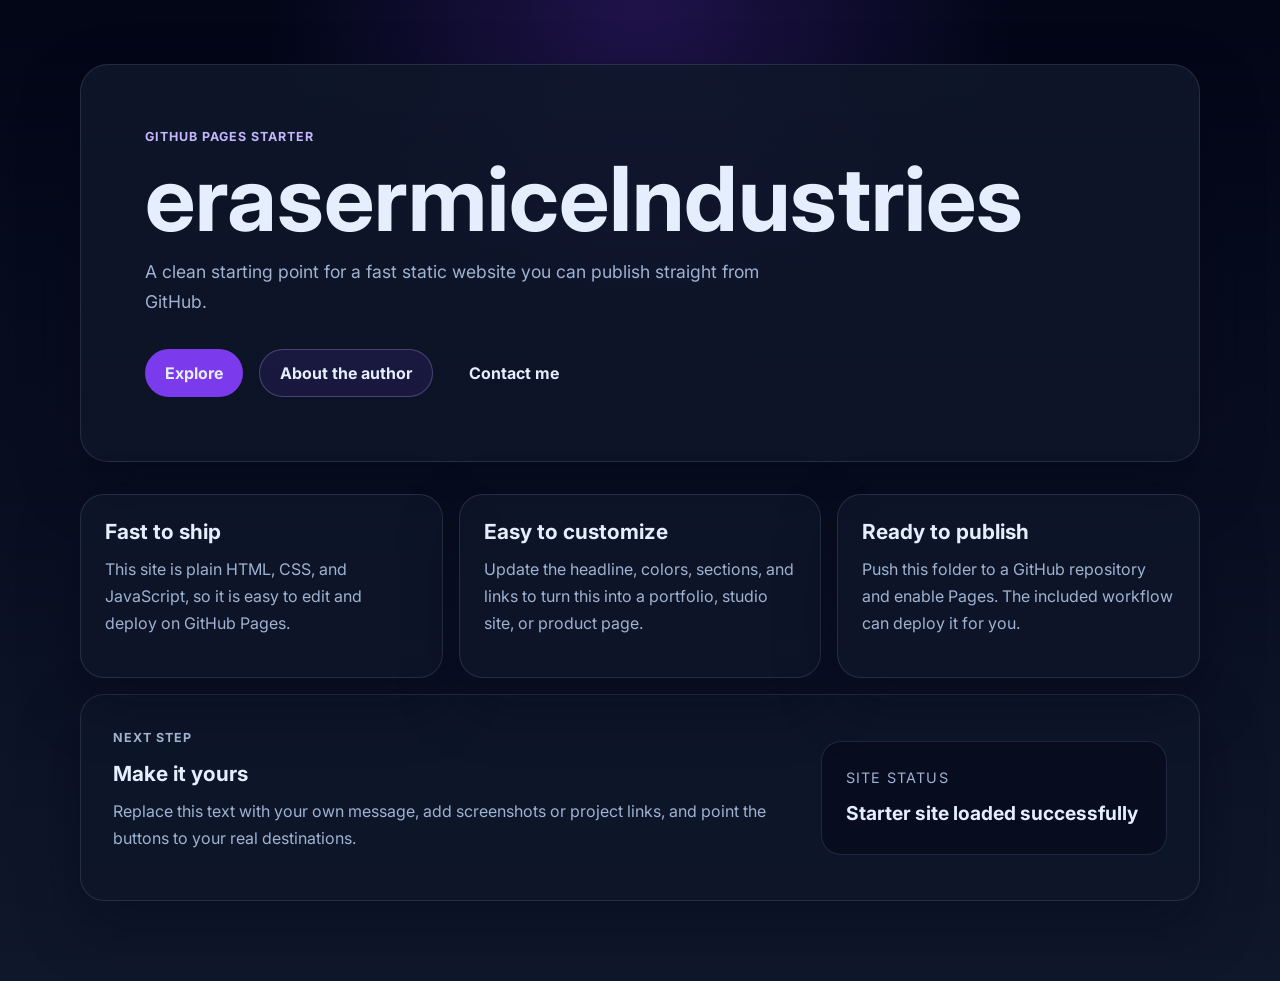
==== index.html @ 9d651fab "adding google form" ====
<!DOCTYPE html>
<html lang="en">
<head>
  <meta charset="UTF-8">
  <meta name="viewport" content="width=device-width, initial-scale=1.0">
  <title>erasermiceIndustries</title>
  <meta
    name="description"
    content="A simple GitHub Pages starter site for erasermiceIndustries."
  >
  <link rel="preconnect" href="https://fonts.googleapis.com">
  <link rel="preconnect" href="https://fonts.gstatic.com" crossorigin>
  <link
    href="https://fonts.googleapis.com/css2?family=Inter:wght@400;600;700;800&display=swap"
    rel="stylesheet"
  >
  <link rel="stylesheet" href="style.css">
</head>
<body>
  <div class="page-shell">
    <header class="hero">
      <p class="eyebrow">GitHub Pages starter</p>
      <h1>erasermiceIndustries</h1>
      <p class="subtitle">
        A clean starting point for a fast static website you can publish straight from GitHub.
      </p>
      <div class="hero-actions">
        <a class="button button-primary" href="#about">Explore</a>
        <a class="button button-secondary" href="https://faculty.rpi.edu/eric-ameres">About the author</a>
        <a class="button button-tertiary" href="https://forms.gle/KPhsHmnqVcxZMEqy7">Contact me</a>
     </div>
    </header>

    <main>
      <section class="card-grid" id="about">
        <article class="card">
          <h2>Fast to ship</h2>
          <p>
            This site is plain HTML, CSS, and JavaScript, so it is easy to edit and deploy on GitHub Pages.
          </p>
        </article>
        <article class="card">
          <h2>Easy to customize</h2>
          <p>
            Update the headline, colors, sections, and links to turn this into a portfolio, studio site, or product page.
          </p>
        </article>
        <article class="card">
          <h2>Ready to publish</h2>
          <p>
            Push this folder to a GitHub repository and enable Pages. The included workflow can deploy it for you.
          </p>
        </article>
      </section>

      <section class="feature">
        <div>
          <p class="eyebrow">Next step</p>
          <h2>Make it yours</h2>
          <p>
            Replace this text with your own message, add screenshots or project links, and point the buttons to your real destinations.
          </p>
        </div>
        <div class="status-panel">
          <p class="status-label">Site status</p>
          <p class="status-value" id="status-text">Starter site loaded</p>
        </div>
      </section>
    </main>
  </div>

  <script src="script.js"></script>
</body>
</html>
---- style.css ----
:root {
  color-scheme: dark;
  --bg: #0f172a;
  --bg-accent: #111827;
  --panel: rgba(15, 23, 42, 0.78);
  --text: #e5eefc;
  --muted: #9fb2d1;
  --line: rgba(148, 163, 184, 0.18);
  --primary: #7c3aed;
  --primary-strong: #6d28d9;
  --secondary: rgba(124, 58, 237, 0.12);
  --shadow: 0 24px 60px rgba(2, 6, 23, 0.35);
}

* {
  box-sizing: border-box;
}

html {
  scroll-behavior: smooth;
}

body {
  margin: 0;
  min-height: 100vh;
  font-family: "Inter", sans-serif;
  color: var(--text);
  background:
    radial-gradient(circle at top, rgba(124, 58, 237, 0.24), transparent 32%),
    linear-gradient(180deg, #020617 0%, #0f172a 100%);
}

a {
  color: inherit;
  text-decoration: none;
}

.page-shell {
  width: min(1120px, calc(100% - 2rem));
  margin: 0 auto;
  padding: 4rem 0 5rem;
}

.hero {
  padding: 4rem;
  border: 1px solid var(--line);
  border-radius: 28px;
  background: linear-gradient(180deg, rgba(15, 23, 42, 0.88), rgba(15, 23, 42, 0.68));
  box-shadow: var(--shadow);
}

.eyebrow {
  margin: 0 0 0.75rem;
  color: #c4b5fd;
  font-weight: 700;
  letter-spacing: 0.08em;
  text-transform: uppercase;
  font-size: 0.78rem;
}

h1,
h2,
p {
  margin-top: 0;
}

h1 {
  margin-bottom: 1rem;
  font-size: clamp(2.7rem, 7vw, 5.6rem);
  line-height: 0.95;
}

.subtitle {
  max-width: 42rem;
  margin-bottom: 2rem;
  color: var(--muted);
  font-size: 1.1rem;
  line-height: 1.7;
}

.hero-actions {
  display: flex;
  gap: 1rem;
  flex-wrap: wrap;
}

.button {
  display: inline-flex;
  align-items: center;
  justify-content: center;
  min-height: 48px;
  padding: 0.8rem 1.25rem;
  border-radius: 999px;
  font-weight: 700;
  transition: transform 160ms ease, background-color 160ms ease, border-color 160ms ease;
}

.button:hover {
  transform: translateY(-1px);
}

.button-primary {
  background: var(--primary);
}

.button-primary:hover {
  background: var(--primary-strong);
}

.button-secondary {
  border: 1px solid rgba(196, 181, 253, 0.28);
  background: var(--secondary);
}

main {
  margin-top: 2rem;
}

.card-grid {
  display: grid;
  grid-template-columns: repeat(3, minmax(0, 1fr));
  gap: 1rem;
}

.card,
.feature {
  border: 1px solid var(--line);
  border-radius: 24px;
  background: var(--panel);
  box-shadow: var(--shadow);
}

.card {
  padding: 1.5rem;
}

.card h2,
.feature h2 {
  margin-bottom: 0.75rem;
  font-size: 1.3rem;
}

.card p,
.feature p,
.status-panel p {
  color: var(--muted);
  line-height: 1.7;
}

.feature {
  margin-top: 1rem;
  padding: 2rem;
  display: grid;
  grid-template-columns: minmax(0, 2fr) minmax(260px, 1fr);
  gap: 1rem;
  align-items: center;
}

.status-panel {
  padding: 1.5rem;
  border-radius: 20px;
  background: rgba(2, 6, 23, 0.5);
  border: 1px solid rgba(196, 181, 253, 0.14);
}

.status-label {
  margin-bottom: 0.4rem;
  font-size: 0.9rem;
  text-transform: uppercase;
  letter-spacing: 0.08em;
}

.status-value {
  margin: 0;
  color: var(--text) !important;
  font-size: 1.2rem;
  font-weight: 700;
}

@media (max-width: 860px) {
  .hero,
  .feature {
    padding: 2rem;
  }

  .card-grid,
  .feature {
    grid-template-columns: 1fr;
  }
}

@media (max-width: 540px) {
  .page-shell {
    width: min(100% - 1rem, 1120px);
    padding-top: 2rem;
    padding-bottom: 3rem;
  }

  .hero {
    padding: 1.4rem;
    border-radius: 20px;
  }

  .button {
    width: 100%;
  }
}
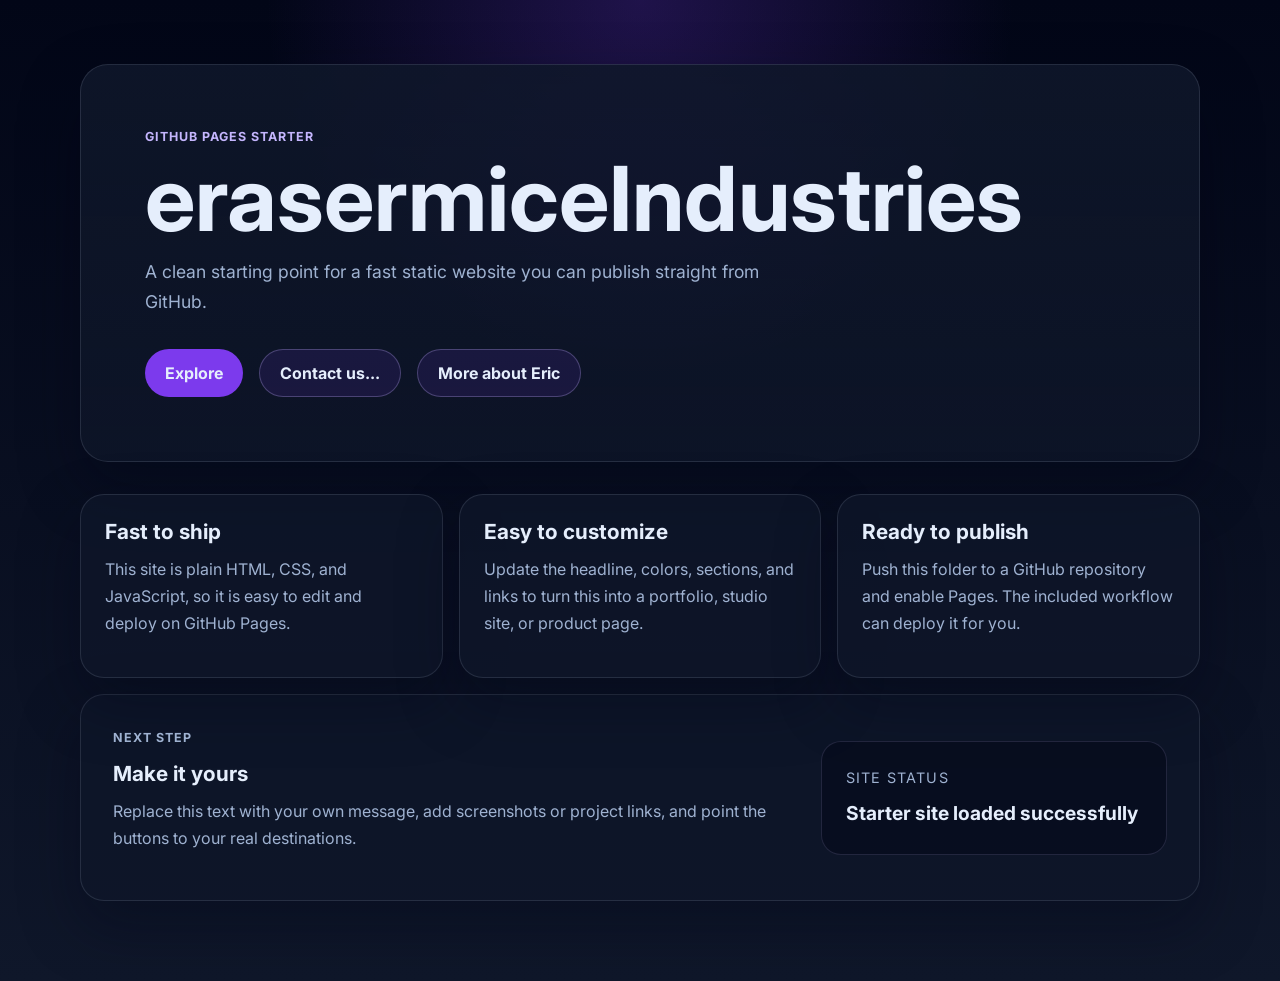
==== commit 7ca193c3: "better buttons and links to contact us and learn more about Eric. Also removed the "Create repo" but" ====
--- a/index.html
+++ b/index.html
@@ -26,8 +26,8 @@
       </p>
       <div class="hero-actions">
         <a class="button button-primary" href="#about">Explore</a>
-        <a class="button button-secondary" href="https://faculty.rpi.edu/eric-ameres">About the author</a>
-        <a class="button button-tertiary" href="https://forms.gle/KPhsHmnqVcxZMEqy7">Contact me</a>
+        <a class="button button-secondary" href="https://forms.gle/KPhsHmnqVcxZMEqy7">Contact us...</a>
+        <a class="button button-secondary" href="https://faculty.rpi.edu/eric-ameres">More about Eric</a>
      </div>
     </header>
 
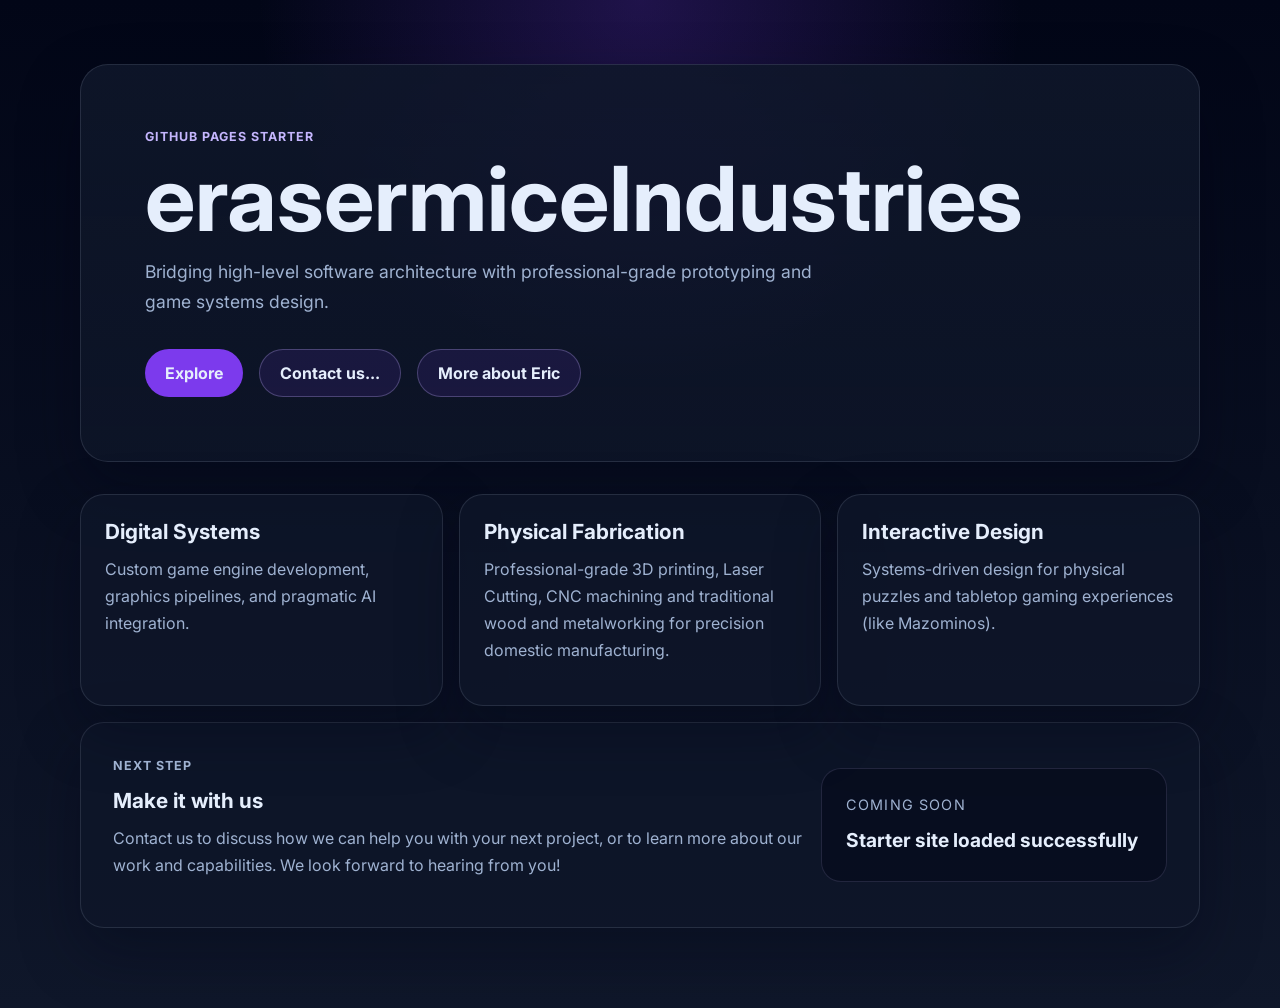
==== commit cc6e101f: "update" ====
--- a/index.html
+++ b/index.html
@@ -6,7 +6,7 @@
   <title>erasermiceIndustries</title>
   <meta
     name="description"
-    content="A simple GitHub Pages starter site for erasermiceIndustries."
+    content="Welcome to erasermiceIndustries."
   >
   <link rel="preconnect" href="https://fonts.googleapis.com">
   <link rel="preconnect" href="https://fonts.gstatic.com" crossorigin>
@@ -22,7 +22,7 @@
       <p class="eyebrow">GitHub Pages starter</p>
       <h1>erasermiceIndustries</h1>
       <p class="subtitle">
-        A clean starting point for a fast static website you can publish straight from GitHub.
+        Bridging high-level software architecture with professional-grade prototyping and game systems design.
       </p>
       <div class="hero-actions">
         <a class="button button-primary" href="#about">Explore</a>
@@ -34,21 +34,21 @@
     <main>
       <section class="card-grid" id="about">
         <article class="card">
-          <h2>Fast to ship</h2>
+          <h2>Digital Systems</h2>
           <p>
-            This site is plain HTML, CSS, and JavaScript, so it is easy to edit and deploy on GitHub Pages.
+            Custom game engine development, graphics pipelines, and pragmatic AI integration.
           </p>
         </article>
         <article class="card">
-          <h2>Easy to customize</h2>
+          <h2>Physical Fabrication</h2>
           <p>
-            Update the headline, colors, sections, and links to turn this into a portfolio, studio site, or product page.
+            Professional-grade 3D printing, Laser Cutting, CNC machining and traditional wood and metalworking for precision domestic manufacturing.
           </p>
         </article>
         <article class="card">
-          <h2>Ready to publish</h2>
+          <h2>Interactive Design</h2>
           <p>
-            Push this folder to a GitHub repository and enable Pages. The included workflow can deploy it for you.
+            Systems-driven design for physical puzzles and tabletop gaming experiences (like Mazominos).
           </p>
         </article>
       </section>
@@ -56,14 +56,14 @@
       <section class="feature">
         <div>
           <p class="eyebrow">Next step</p>
-          <h2>Make it yours</h2>
+          <h2>Make it with us</h2>
           <p>
-            Replace this text with your own message, add screenshots or project links, and point the buttons to your real destinations.
+            Contact us to discuss how we can help you with your next project, or to learn more about our work and capabilities. We look forward to hearing from you!
           </p>
         </div>
         <div class="status-panel">
-          <p class="status-label">Site status</p>
-          <p class="status-value" id="status-text">Starter site loaded</p>
+          <p class="status-label">Coming Soon</p>
+          <p class="status-value" id="status-text">Campfire, retro-tech, upcoming projects</p>
         </div>
       </section>
     </main>
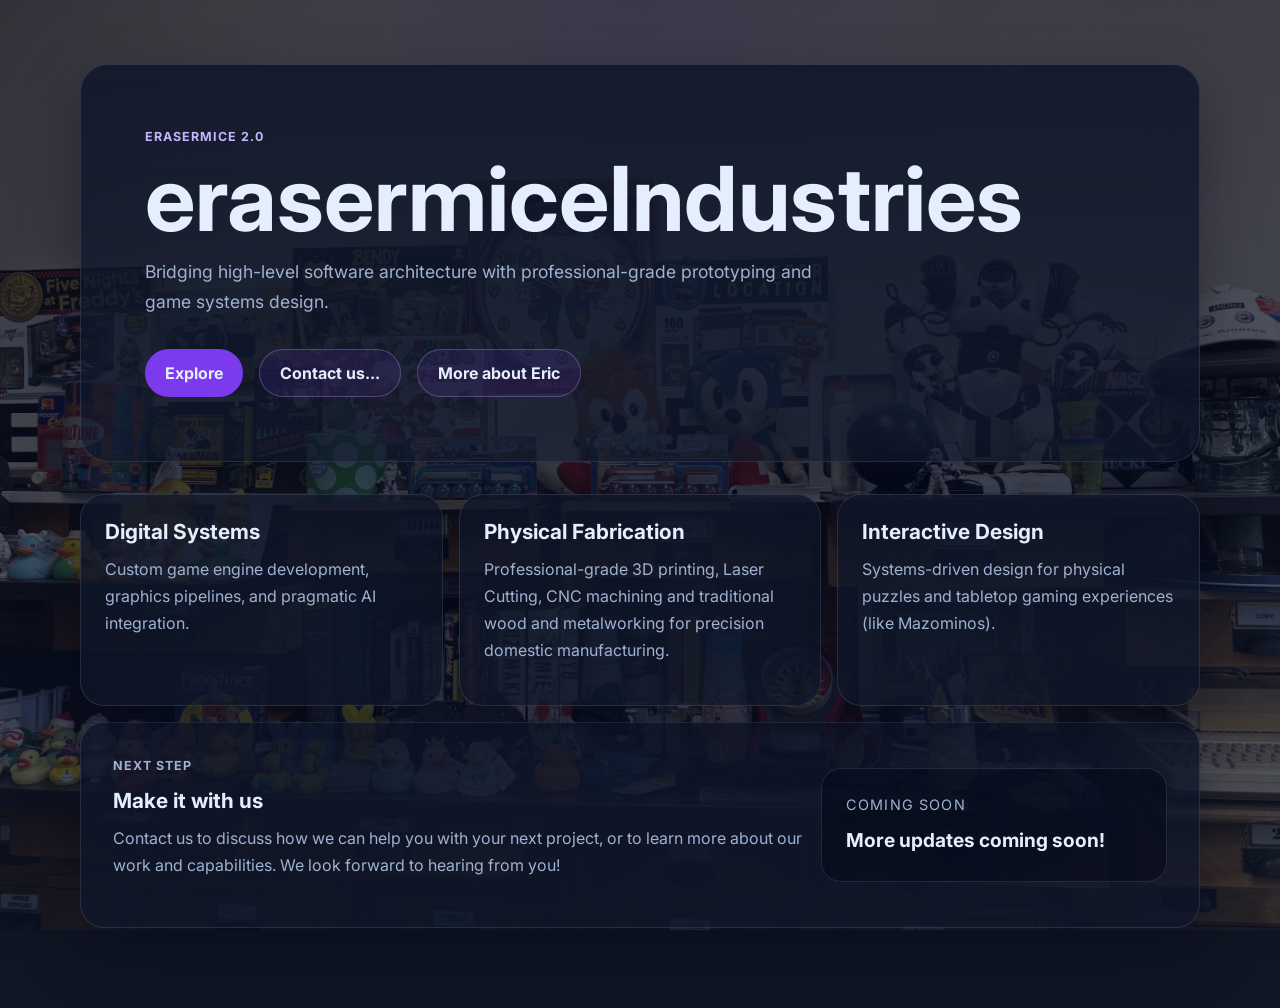
==== commit a43e36c6: "updates" ====
--- a/index.html
+++ b/index.html
@@ -19,7 +19,7 @@
 <body>
   <div class="page-shell">
     <header class="hero">
-      <p class="eyebrow">GitHub Pages starter</p>
+      <p class="eyebrow">EraserMice 2.0</p>
       <h1>erasermiceIndustries</h1>
       <p class="subtitle">
         Bridging high-level software architecture with professional-grade prototyping and game systems design.
--- a/style.css
+++ b/style.css
@@ -26,8 +26,9 @@
   font-family: "Inter", sans-serif;
   color: var(--text);
   background:
-    radial-gradient(circle at top, rgba(124, 58, 237, 0.24), transparent 32%),
-    linear-gradient(180deg, #020617 0%, #0f172a 100%);
+    linear-gradient(180deg, rgba(2, 6, 23, 0.72) 0%, rgba(15, 23, 42, 0.72) 100%),
+    radial-gradient(circle at top, rgba(124, 58, 237, 0.22), transparent 32%),
+    url("images/OfficeWall.webp") center / cover no-repeat fixed;
 }
 
 a {
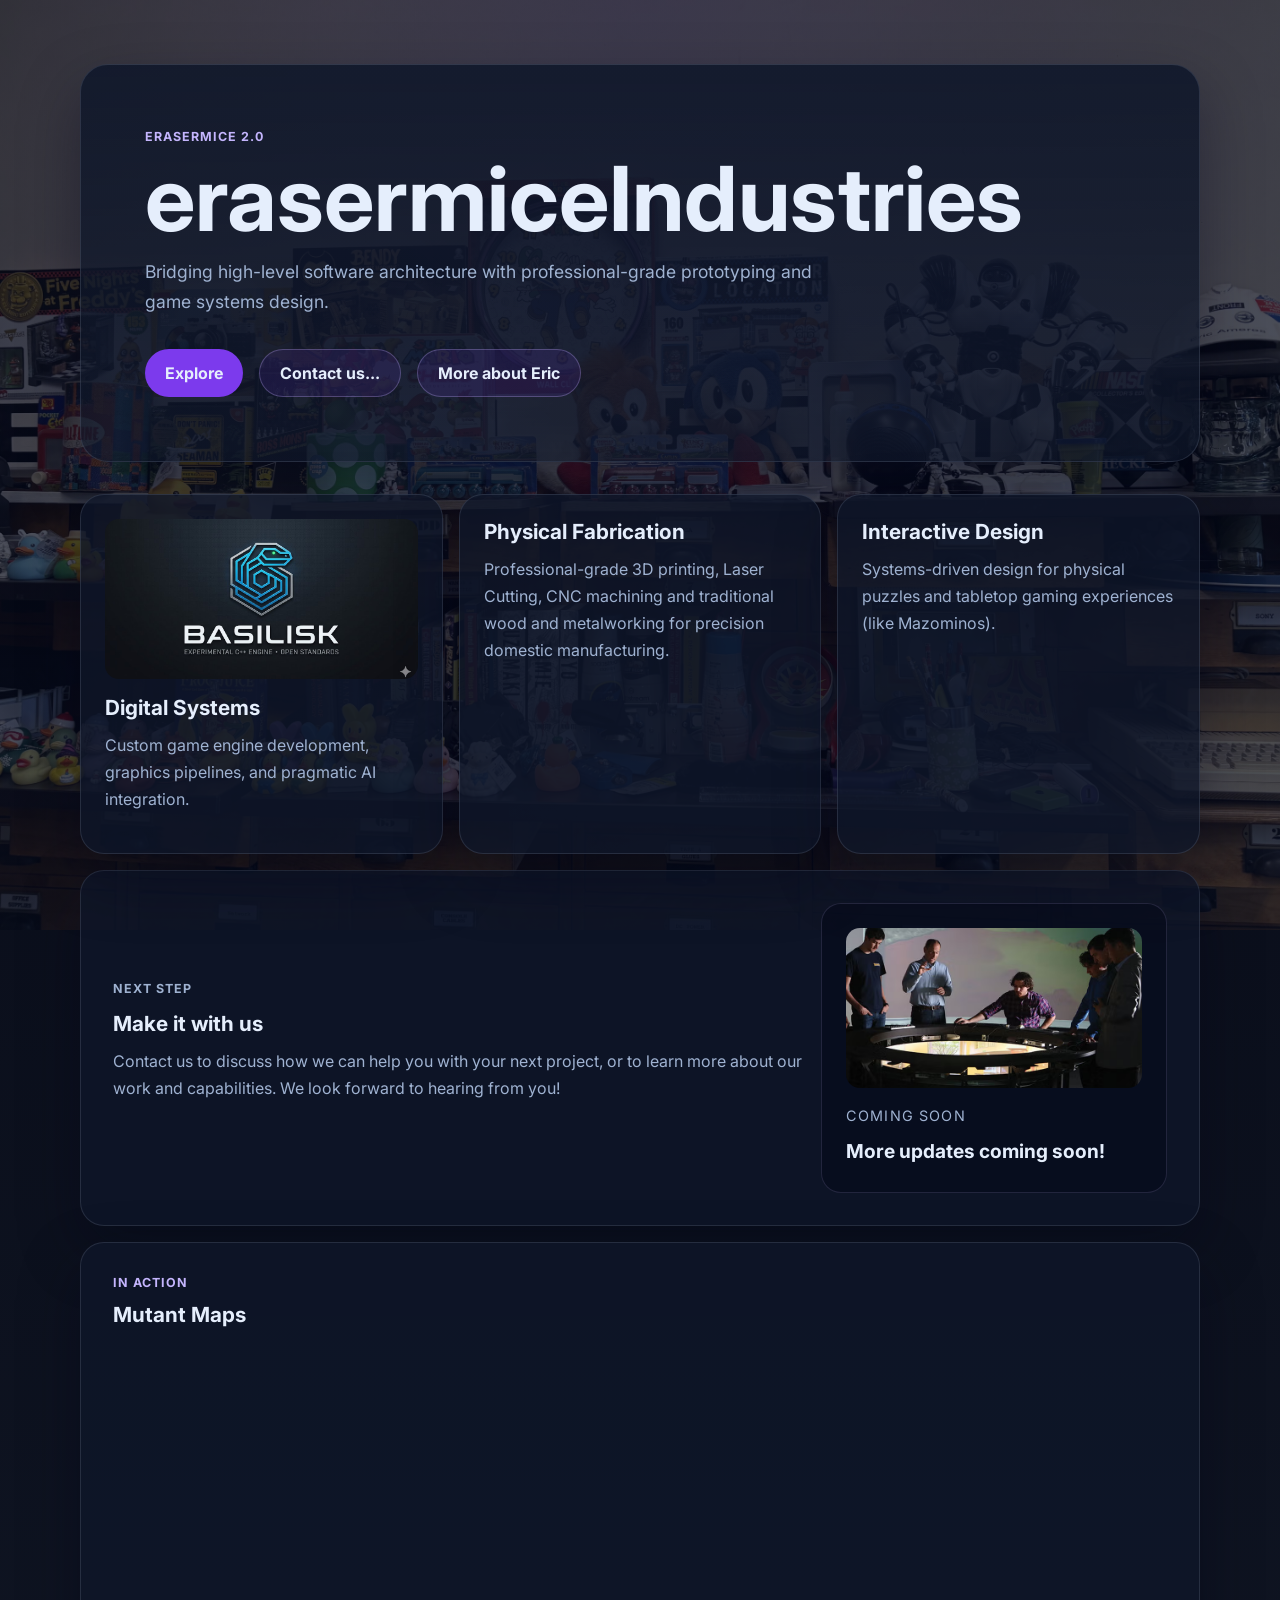
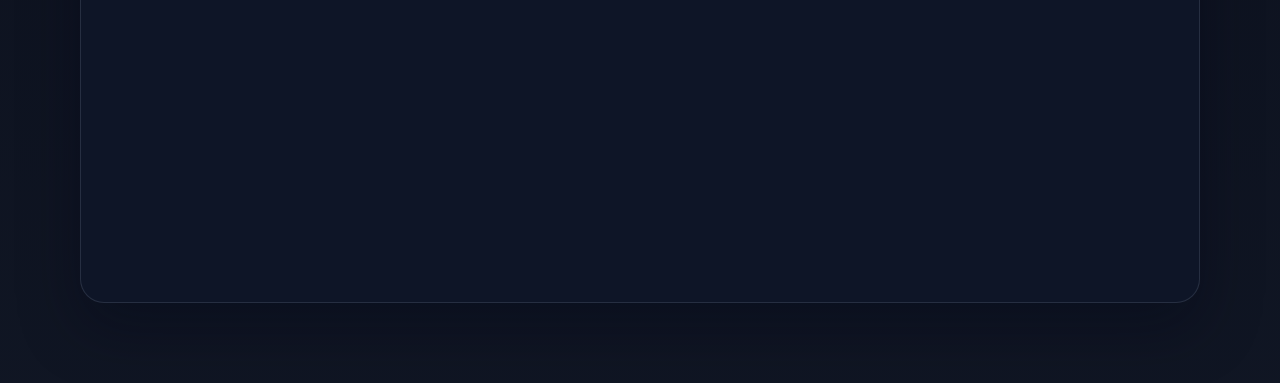
==== commit 1ca63fd2: "new media new media" ====
--- a/index.html
+++ b/index.html
@@ -34,6 +34,7 @@
     <main>
       <section class="card-grid" id="about">
         <article class="card">
+          <img src="images/Basilisk.jpeg" alt="Basilisk game engine" class="card-img">
           <h2>Digital Systems</h2>
           <p>
             Custom game engine development, graphics pipelines, and pragmatic AI integration.
@@ -62,9 +63,17 @@
           </p>
         </div>
         <div class="status-panel">
+          <img src="images/ApproachCampfire.avif" alt="Approaching a campfire" class="campfire-img">
           <p class="status-label">Coming Soon</p>
           <p class="status-value" id="status-text">Campfire, retro-tech, upcoming projects</p>
         </div>
+      </section>
+      <section class="video-section">
+        <p class="eyebrow">In Action</p>
+        <h2>Mutant Maps</h2>
+        <video class="demo-video" autoplay muted loop playsinline>
+          <source src="images/mutantMaps.mp4" type="video/mp4">
+        </video>
       </section>
     </main>
   </div>
--- a/style.css
+++ b/style.css
@@ -178,6 +178,44 @@
   font-weight: 700;
 }
 
+.card-img {
+  width: 100%;
+  height: 160px;
+  object-fit: cover;
+  border-radius: 14px;
+  margin-bottom: 1rem;
+  display: block;
+}
+
+.campfire-img {
+  width: 100%;
+  height: 160px;
+  object-fit: cover;
+  border-radius: 14px;
+  margin-bottom: 1rem;
+  display: block;
+}
+
+.video-section {
+  margin-top: 1rem;
+  padding: 2rem;
+  border: 1px solid var(--line);
+  border-radius: 24px;
+  background: var(--panel);
+  box-shadow: var(--shadow);
+}
+
+.video-section h2 {
+  margin-bottom: 1rem;
+  font-size: 1.3rem;
+}
+
+.demo-video {
+  width: 100%;
+  border-radius: 14px;
+  display: block;
+}
+
 @media (max-width: 860px) {
   .hero,
   .feature {
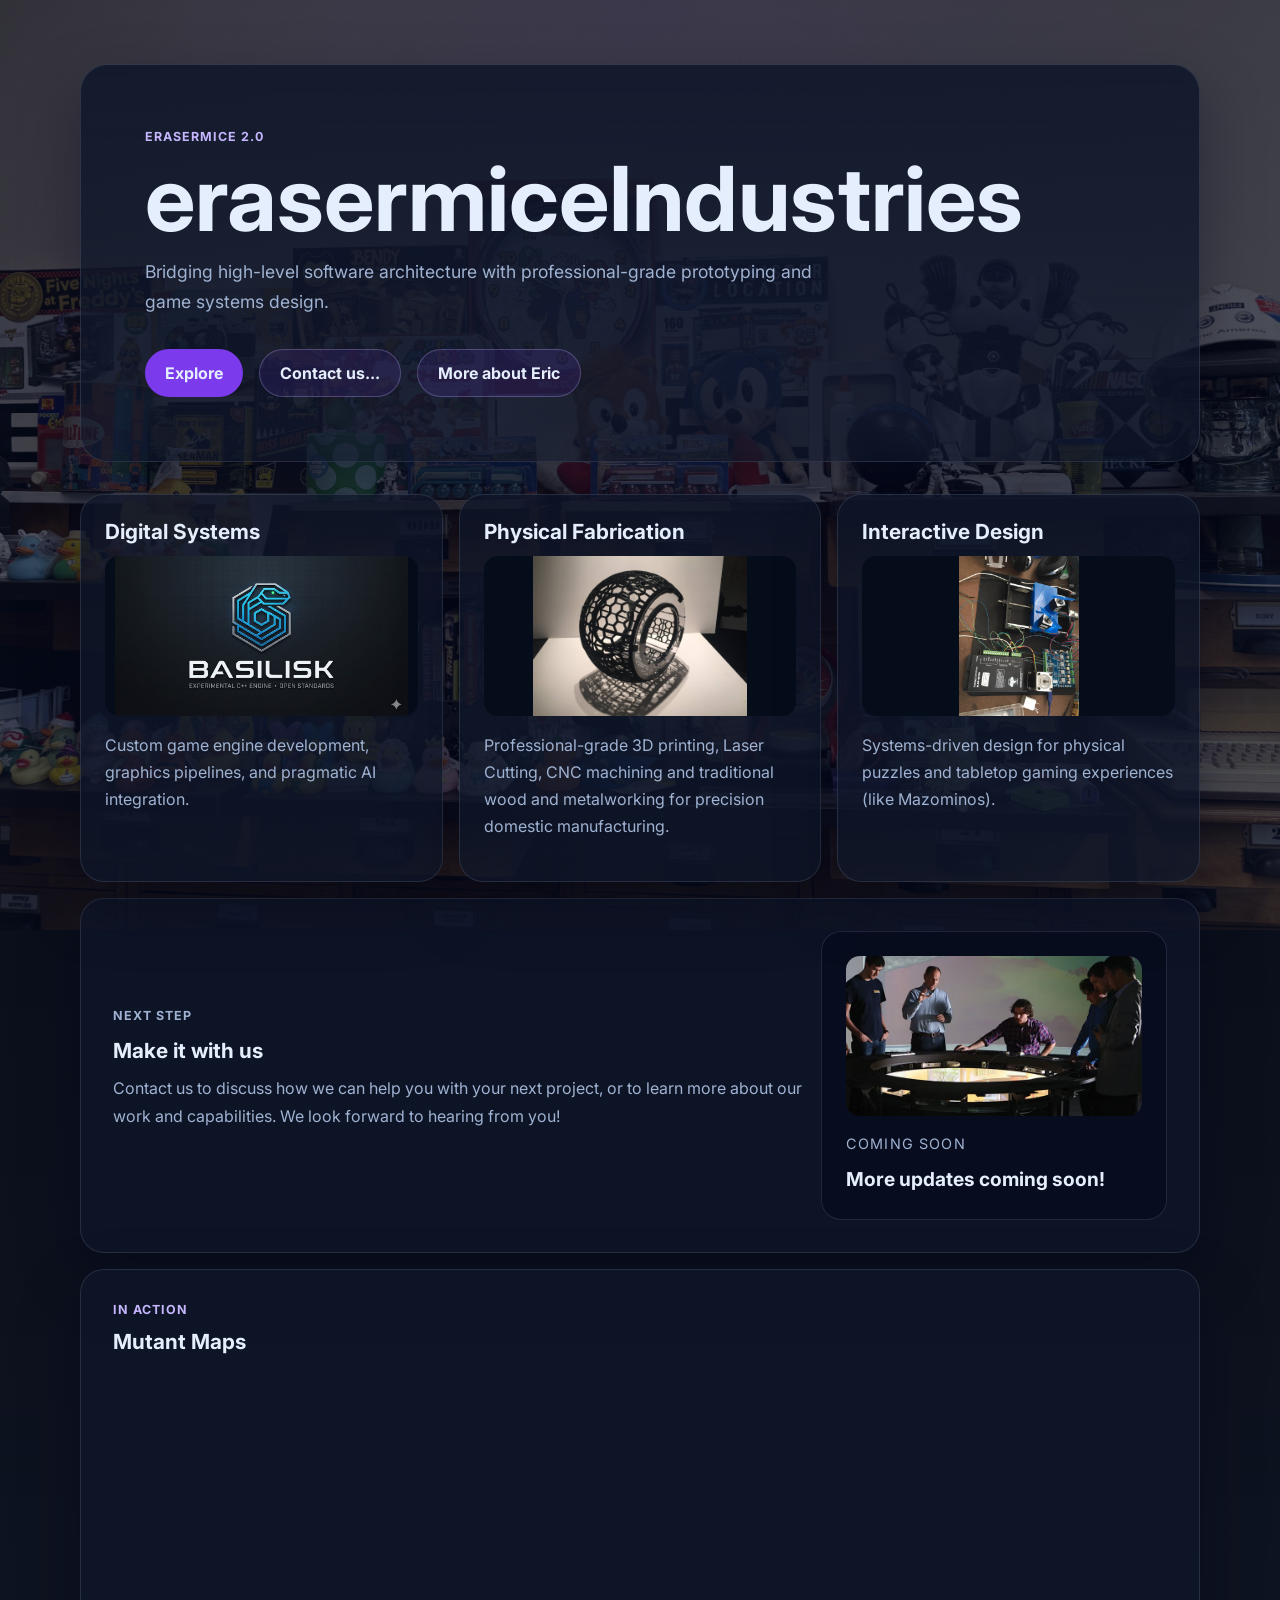
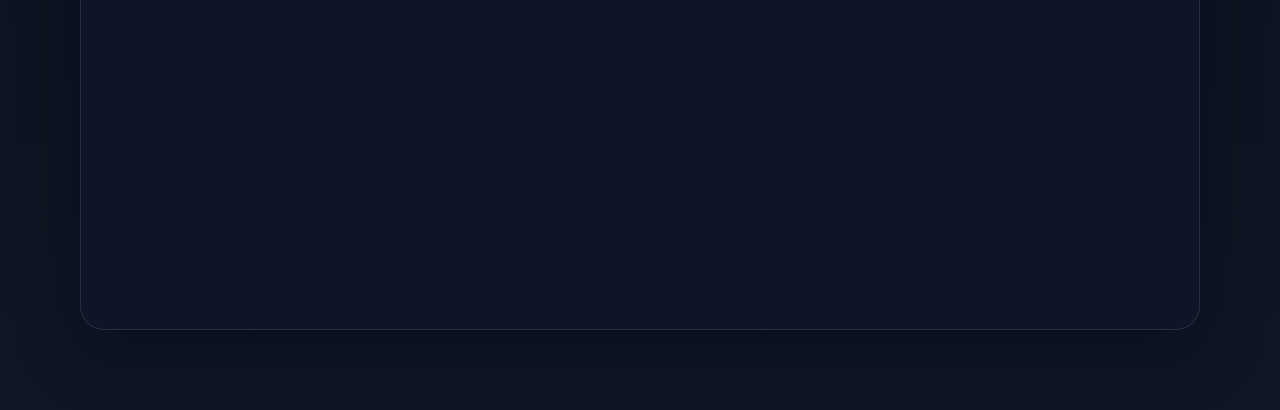
==== commit e7f73892: "Update index.html" ====
--- a/index.html
+++ b/index.html
@@ -34,20 +34,22 @@
     <main>
       <section class="card-grid" id="about">
         <article class="card">
+          <h2>Digital Systems</h2>
           <img src="images/Basilisk.jpeg" alt="Basilisk game engine" class="card-img">
-          <h2>Digital Systems</h2>
           <p>
             Custom game engine development, graphics pipelines, and pragmatic AI integration.
           </p>
         </article>
         <article class="card">
           <h2>Physical Fabrication</h2>
+          <img src="images/wheel.jpg" alt="prototype all terrain mono-wheel" class="card-img">
           <p>
             Professional-grade 3D printing, Laser Cutting, CNC machining and traditional wood and metalworking for precision domestic manufacturing.
           </p>
         </article>
         <article class="card">
           <h2>Interactive Design</h2>
+          <img src="images/electronics.jpg" alt="moving platform" class="card-img">
           <p>
             Systems-driven design for physical puzzles and tabletop gaming experiences (like Mazominos).
           </p>
--- a/style.css
+++ b/style.css
@@ -16,6 +16,12 @@
   box-sizing: border-box;
 }
 
+img,
+video {
+  max-width: 100%;
+  height: auto;
+}
+
 html {
   scroll-behavior: smooth;
 }
@@ -181,19 +187,24 @@
 .card-img {
   width: 100%;
   height: 160px;
-  object-fit: cover;
+  max-height: 160px;
+  object-fit: contain;
+  background: #050d1a;
   border-radius: 14px;
   margin-bottom: 1rem;
   display: block;
+  flex-shrink: 0;
 }
 
 .campfire-img {
   width: 100%;
   height: 160px;
+  max-height: 160px;
   object-fit: cover;
   border-radius: 14px;
   margin-bottom: 1rem;
   display: block;
+  flex-shrink: 0;
 }
 
 .video-section {
@@ -212,6 +223,8 @@
 
 .demo-video {
   width: 100%;
+  max-width: 100%;
+  height: auto;
   border-radius: 14px;
   display: block;
 }
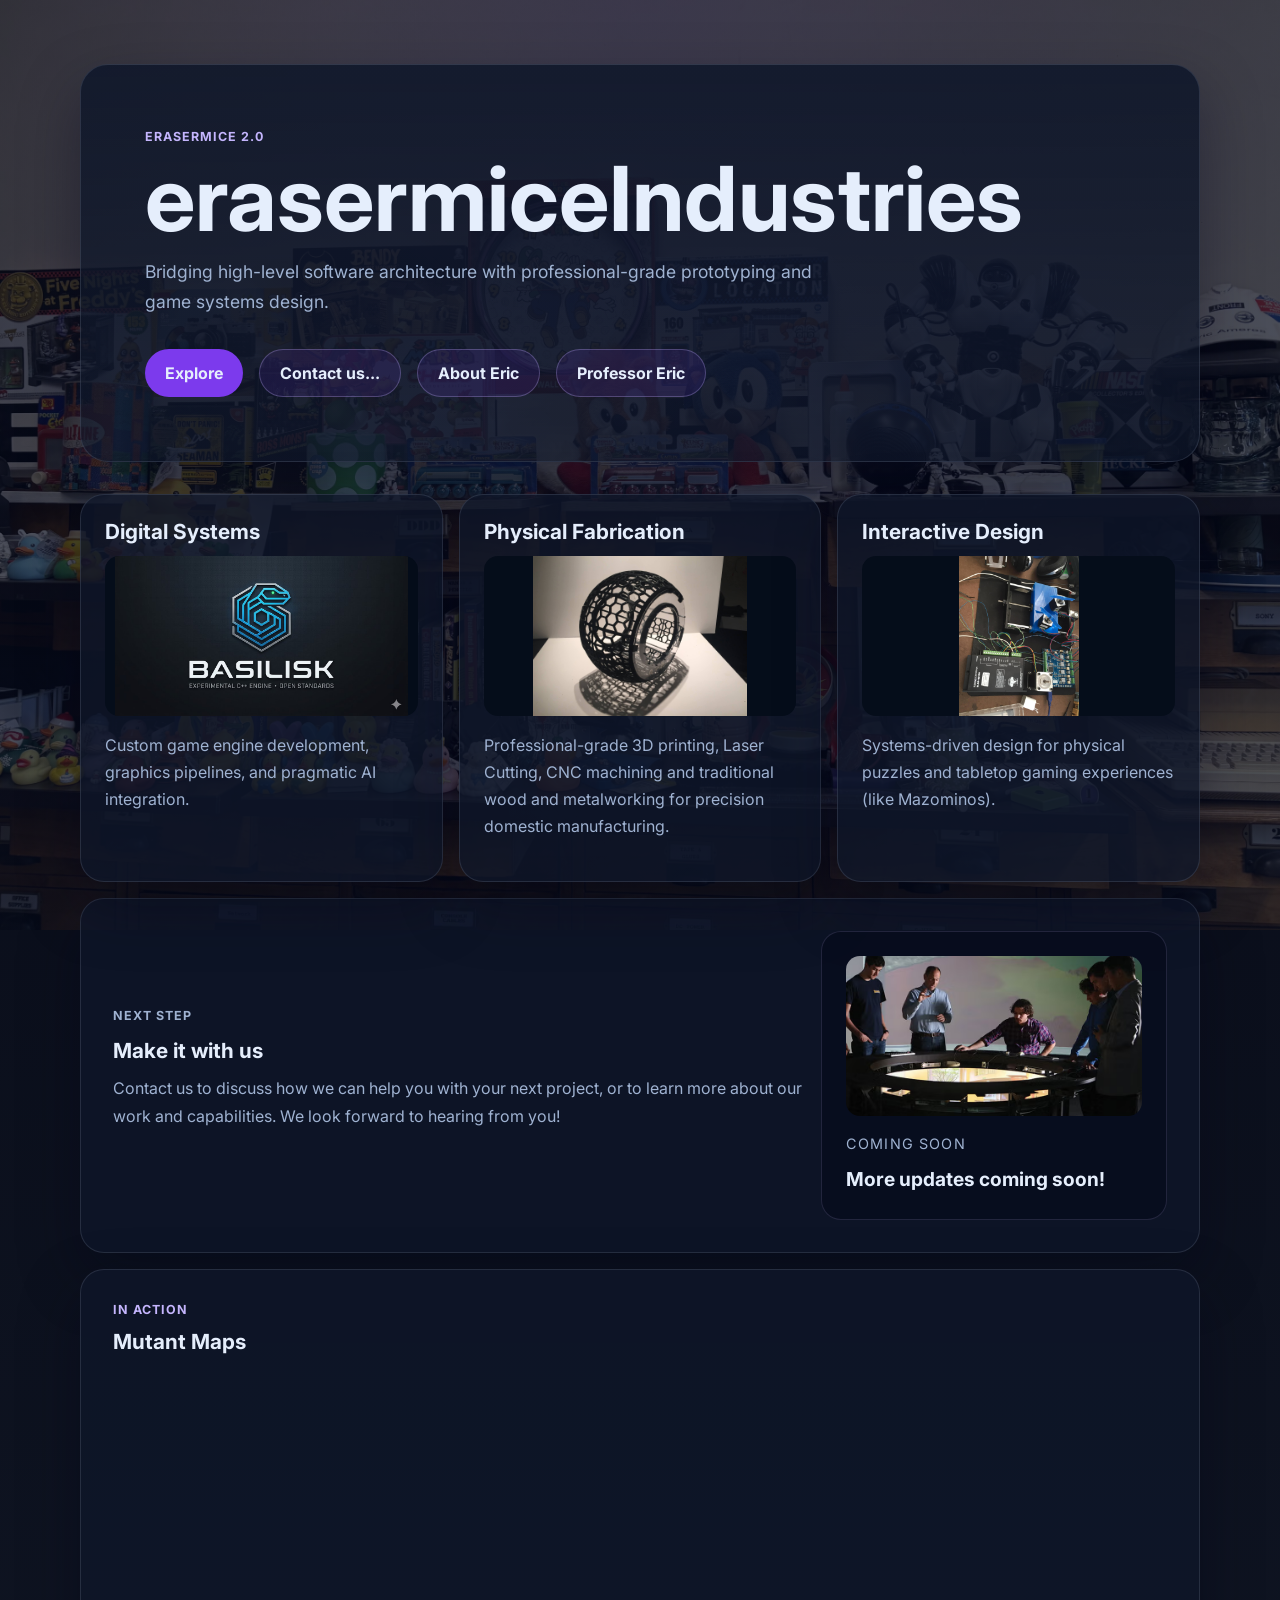
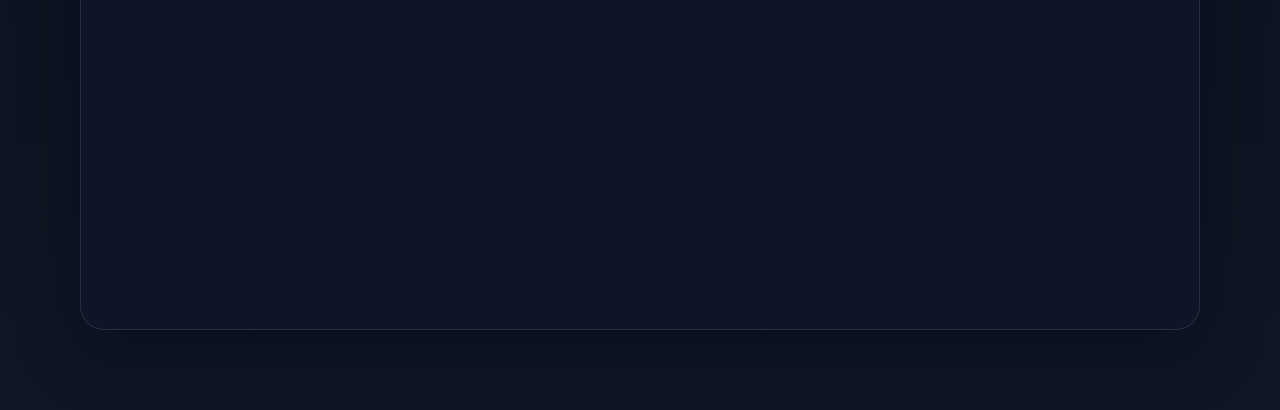
==== commit 588cce42: "new resume" ====
--- a/index.html
+++ b/index.html
@@ -27,7 +27,8 @@
       <div class="hero-actions">
         <a class="button button-primary" href="#about">Explore</a>
         <a class="button button-secondary" href="https://forms.gle/KPhsHmnqVcxZMEqy7">Contact us...</a>
-        <a class="button button-secondary" href="https://faculty.rpi.edu/eric-ameres">More about Eric</a>
+        <a class="button button-secondary" href="aboutme.html">About Eric</a>
+        <a class="button button-secondary" href="https://faculty.rpi.edu/eric-ameres">Professor Eric</a>
      </div>
     </header>
 
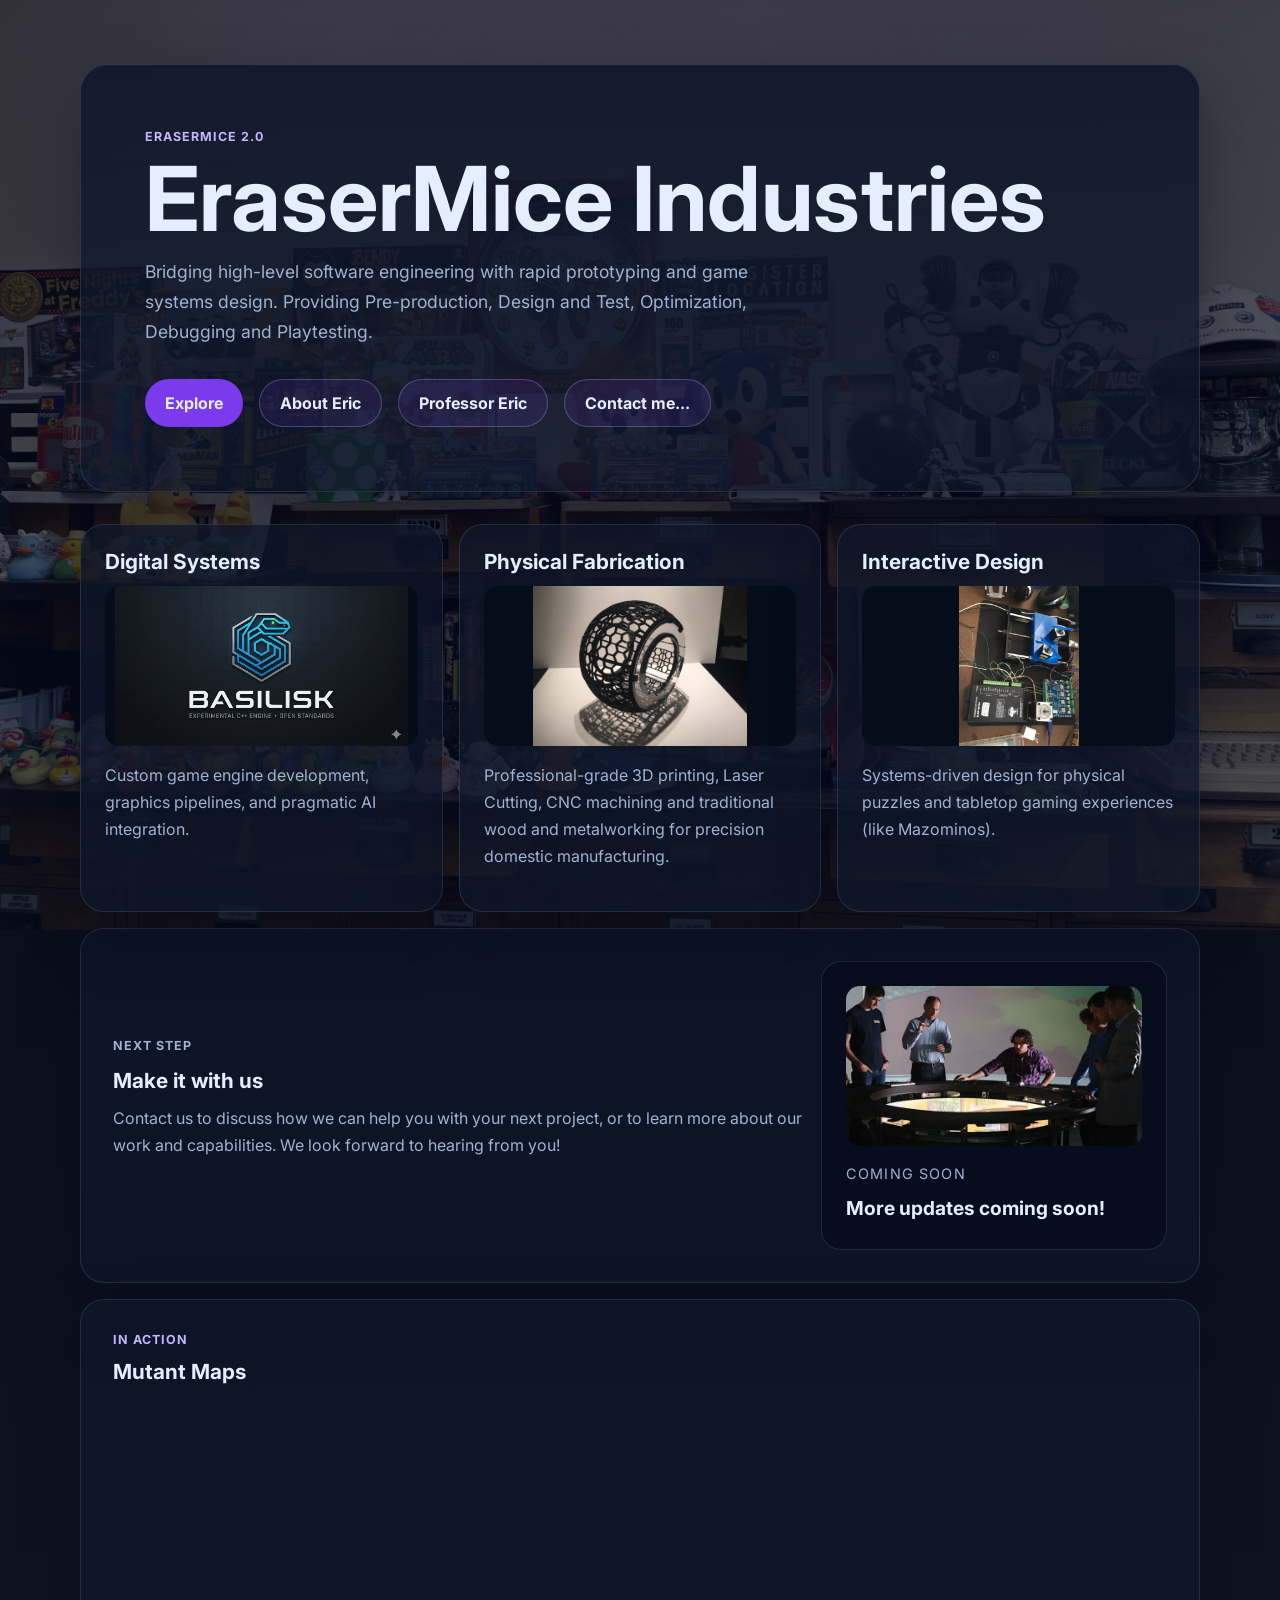
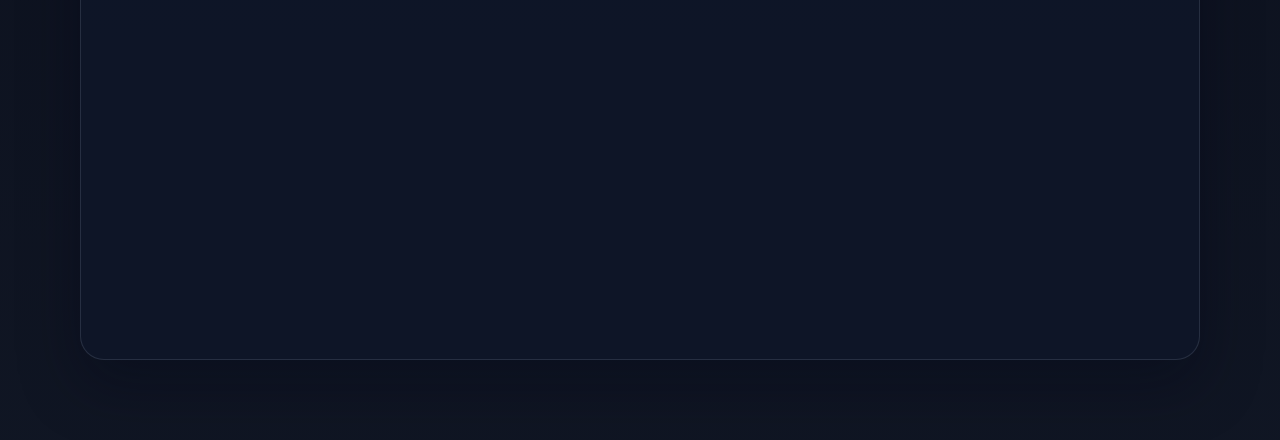
==== commit c73cf229: "small text update" ====
--- a/index.html
+++ b/index.html
@@ -6,7 +6,7 @@
   <title>erasermiceIndustries</title>
   <meta
     name="description"
-    content="Welcome to erasermiceIndustries."
+    content="EraserMiceIndustries"
   >
   <link rel="preconnect" href="https://fonts.googleapis.com">
   <link rel="preconnect" href="https://fonts.gstatic.com" crossorigin>
@@ -20,15 +20,15 @@
   <div class="page-shell">
     <header class="hero">
       <p class="eyebrow">EraserMice 2.0</p>
-      <h1>erasermiceIndustries</h1>
+      <h1>EraserMice Industries</h1>
       <p class="subtitle">
-        Bridging high-level software architecture with professional-grade prototyping and game systems design.
+        Bridging high-level software engineering with rapid prototyping and game systems design.  Providing Pre-production, Design and Test, Optimization, Debugging and Playtesting.
       </p>
       <div class="hero-actions">
         <a class="button button-primary" href="#about">Explore</a>
-        <a class="button button-secondary" href="https://forms.gle/KPhsHmnqVcxZMEqy7">Contact us...</a>
         <a class="button button-secondary" href="aboutme.html">About Eric</a>
         <a class="button button-secondary" href="https://faculty.rpi.edu/eric-ameres">Professor Eric</a>
+        <a class="button button-secondary" href="https://forms.gle/KPhsHmnqVcxZMEqy7">Contact me...</a>
      </div>
     </header>
 
